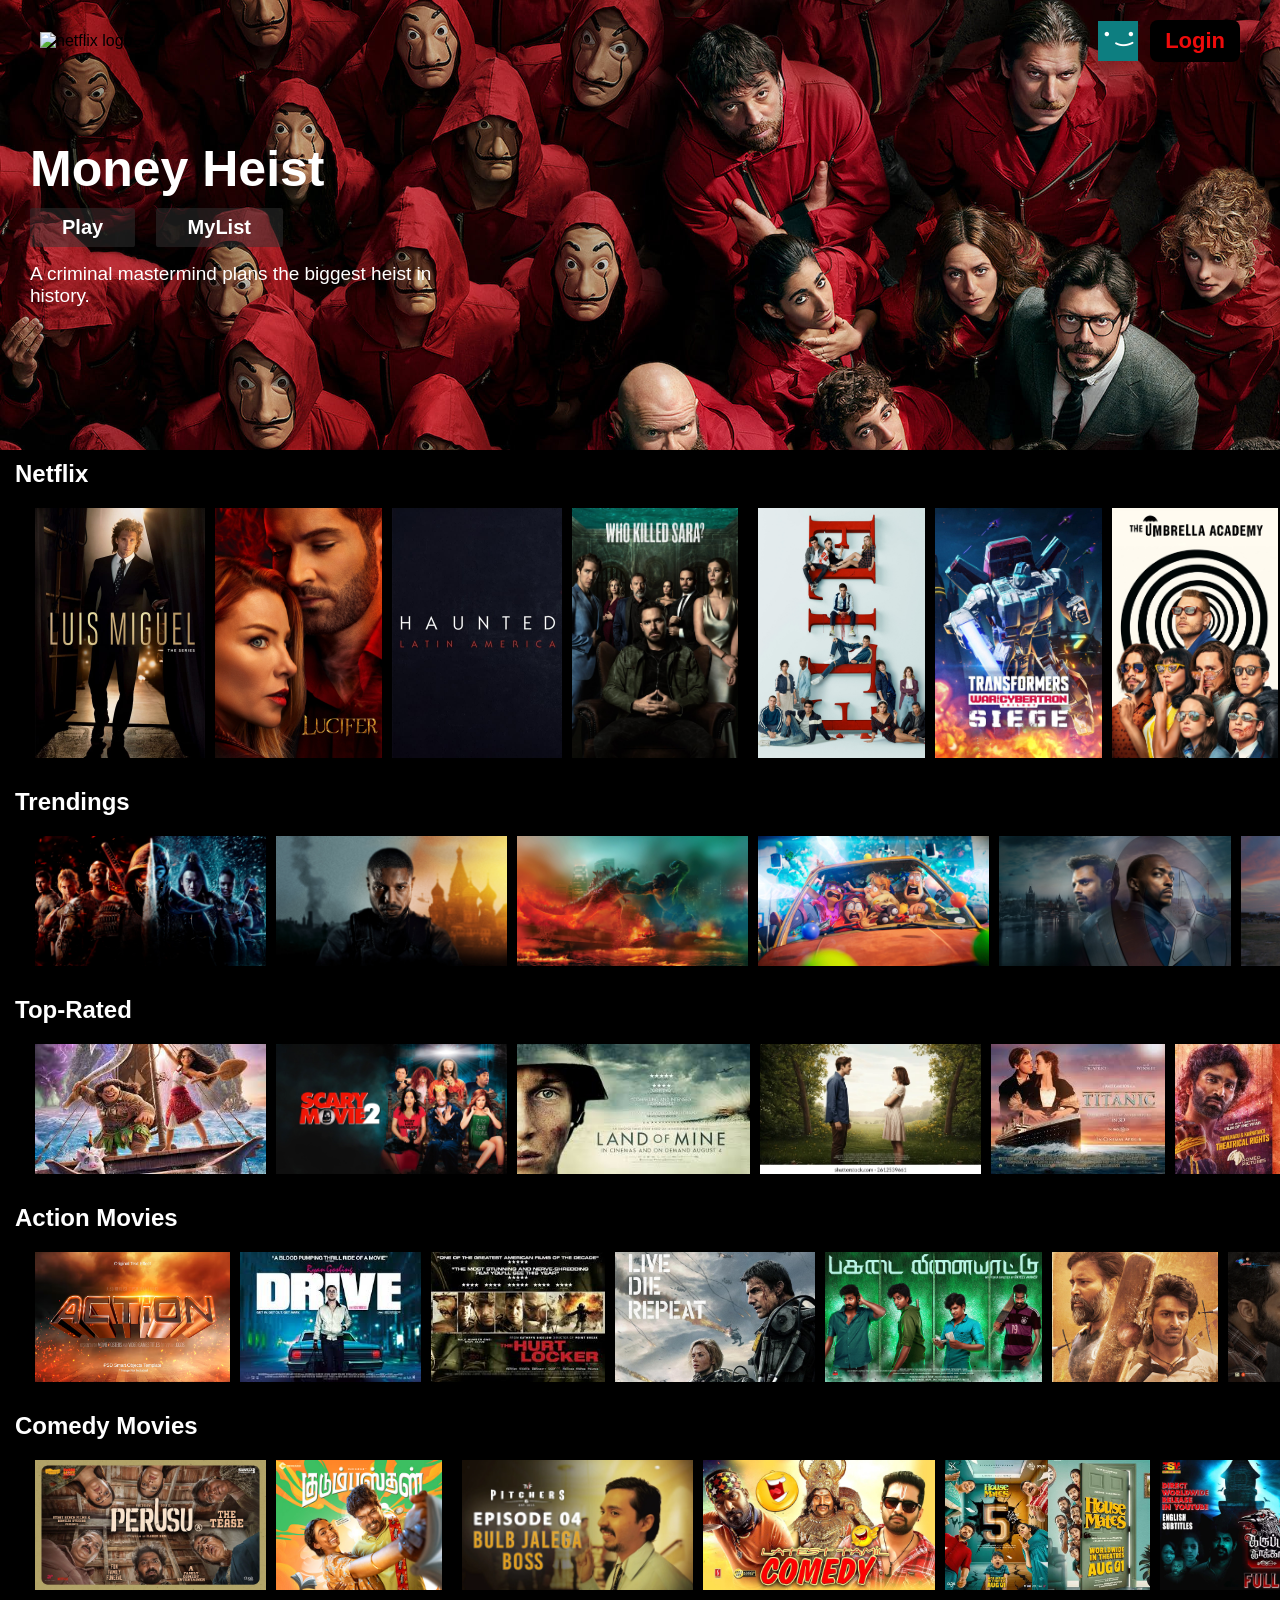
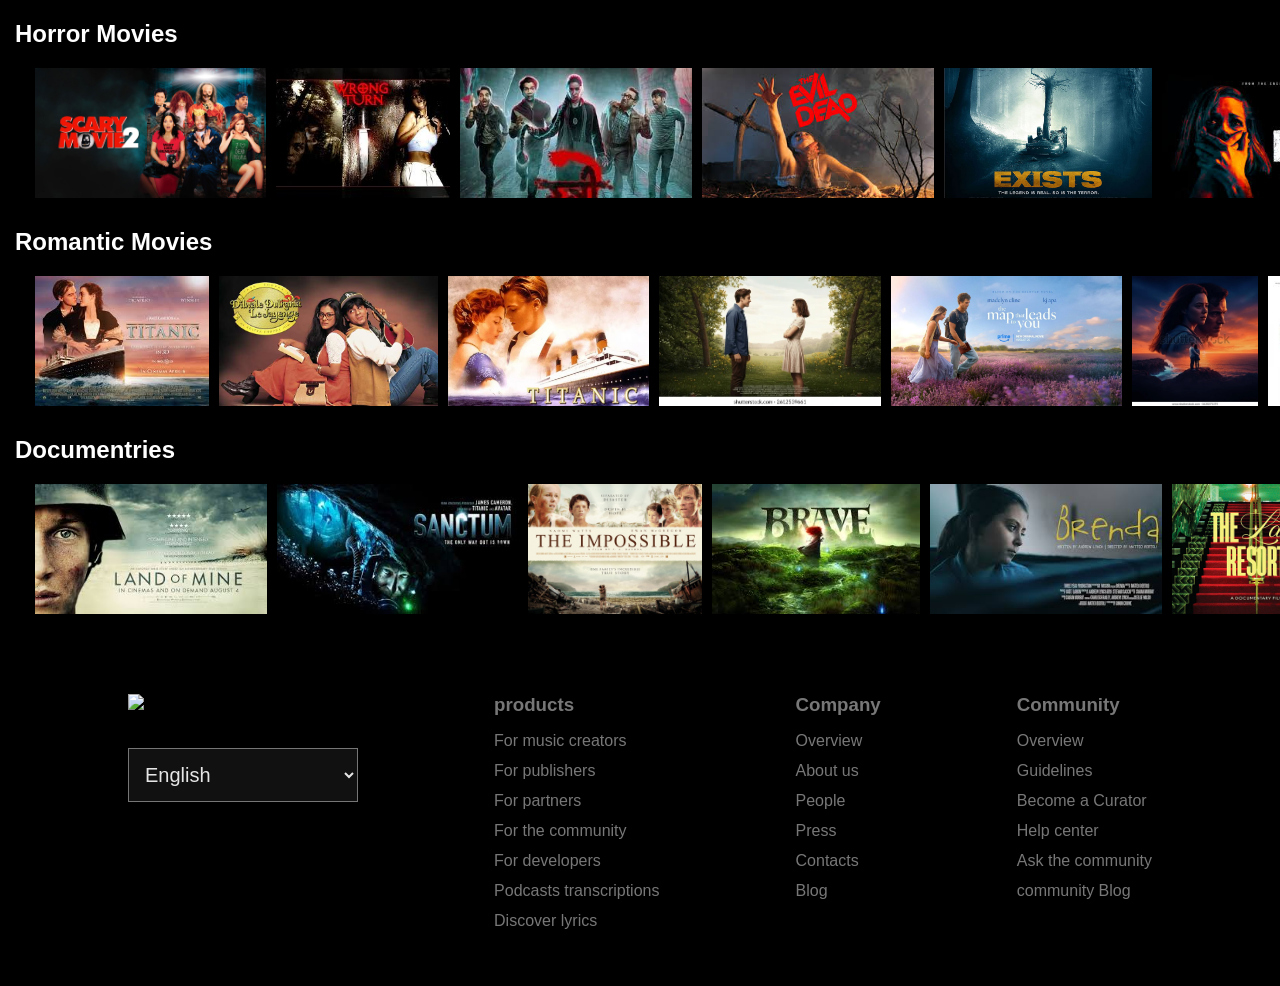
==== index.html @ 142dfd2f "first commit" ====
<!DOCTYPE html>
<html lang="en">
<head>
    <meta charset="UTF-8">
    <meta name="viewport" content="width=device-width, initial-scale=1.0">
    <title>Netflix</title>
    <link rel="stylesheet" href="style.css">
    
<body>
    <!-- header --> 
     <div class="nav" id="nav">
       <img src="images/netflix-logo.png" class="nav_logo" alt="netflix logo">
       <div class="l1"> 
         
        <img src="images/netflix-avatar.png" class="nav_avatar" alt="avatar">
        <a href="Modernlogin1/index.html"
         class="btn1">Login</a></div>
       <!-- https://ramyalok.github.io/Netflix-Module/Modernlogin1/  -->
     </div>
     <div class="banner " id="banner">
        <div class="banner_contents">
            <h1 class="banner_title" id="title">Money Heist</h1>

            <div class="banner_buttons">

                <button class="banner_button">Play</button> 
                <button class="banner_button">MyList</button>
            </div>
           <div class="banner_description" id="desc">
            A criminal mastermind to carry out the biggest heist in history,a mysterious man called professor recruits a band of eight robbers who have a unique identification..
           
           </div>
        </div>

        <div class="banner_fade">
           <!-- //blur effect  -->
        </div>
     </div>
    <!-- netflix original -->
    <div class="row">
        <h2>Netflix</h2>
        <div class="row_posters">
            <img class="row_poster row_posterlarge " src="images/large-movie1.jpg" alt="">
            <img class="row_poster row_posterlarge " src="images/large-movie2.jpg" alt="">
            <img class="row_poster row_posterlarge " src="images/large-movie3.jpg" alt="">
            <img class="row_poster row_posterlarge " src="images/large-movie4.jpg" alt="">
            <img class="row_poster row_posterlarge " src="images/large-movie5jpg" alt="">
            <img class="row_poster row_posterlarge " src="images/large-movie6.jpg" alt="">
            <img class="row_poster row_posterlarge " src="images/large-movie7.jpg" alt="">
            <img class="row_poster row_posterlarge " src="images/large-movie8.jpg" alt="">
            <img class="row_poster row_posterlarge " src="images/large-movie1.jpg" alt="">
            <img class="row_poster row_posterlarge " src="images/large-movie2.jpg" alt="">
            <img class="row_poster row_posterlarge " src="images/large-movie3.jpg" alt="">
            <img class="row_poster row_posterlarge " src="images/large-movie4.jpg" alt="">
            <img class="row_poster row_posterlarge " src="images/large-movie5.jpg" alt="">
            <img class="row_poster row_posterlarge " src="images/large-movie6.jpg" alt="">
            <img class="row_poster row_posterlarge " src="images/large-movie7.jpg" alt="">
            <img class="row_poster row_posterlarge " src="images/large-movie8.jpg" alt="">
        </div>
 
    </div>
    <!-- trending -->
     <div class="row">
        <h2>Trendings</h2>
        <div class="row_posters">
            <img class="row_poster" src="images/small-movie1.jpg" alt="">
            <img class="row_poster" src="images/small-movie2.jpg" alt="">
            <img class="row_poster" src="images/small-movie3.jpg" alt="">
            <img class="row_poster" src="images/small-movie4.jpg" alt="">
            <img class="row_poster" src="images/small-movie5.jpg" alt="">
            <img class="row_poster" src="images/small-movie6.jpg" alt="">
            <img class="row_poster" src="images/small-movie7.jpg" alt="">
            <img class="row_poster" src="images/small-movie8.jpg" alt="">
            <img class="row_poster" src="images/small-movie1.jpg" alt="">
            <img class="row_poster" src="images/small-movie2.jpg" alt="">
            <img class="row_poster" src="images/small-movie3.jpg" alt="">
            <img class="row_poster" src="images/small-movie4.jpg" alt="">
            <img class="row_poster" src="images/small-movie5.jpg" alt="">
            <img class="row_poster" src="images/small-movie6.jpg" alt="">
            <img class="row_poster" src="images/small-movie7.jpg" alt="">
            <img class="row_poster" src="images/small-movie8.jpg" alt="">
        </div>
     </div>
      <!-- top-rated -->
     <div class="row">
        <h2>Top-Rated</h2>
        <div class="row_posters">
            <img class="row_poster" src="images/s1.jpg" alt="">
            <img class="row_poster" src="images/h1.jpg" alt="">
            <img class="row_poster" src="images/d1.jpg" alt="">
            <img class="row_poster" src="images/r4.webp" alt="">
            <img class="row_poster" src="images/r1.jpg" alt="">
            <img class="row_poster" src="images/a8.jpg" alt="">
            <img class="row_poster" src="images/a7.webp" alt="">
            <img class="row_poster" src="images/a3.jpg" alt="">
            <img class="row_poster" src="images/d6.jpg" alt="">
            <img class="row_poster" src="images/r8.jpg" alt="">
            <img class="row_poster" src="images/large-movie6.jpg" alt="">
            <img class="row_poster" src="images/d2.jpg" alt="">
            <img class="row_poster" src="images/c7.jpg" alt="">
            <img class="row_poster" src="images/c4" alt="">
            <img class="row_poster" src="images/a8.jpg" alt="">
            <img class="row_poster" src="images/d6.jpg" alt="">
        </div>
     </div>
      <!-- Action Movies -->
     <div class="row">
        <h2>Action Movies</h2>
         <div class="row_posters">
            <img class="row_poster" src="images/a1.avif" alt="">
            <img class="row_poster" src="images/a2.jpg" alt="">
            <img class="row_poster" src="images/a3.jpg" alt="">
            <img class="row_poster" src="images/a4.jpg" alt="">
            <img class="row_poster" src="images/a5.jpg" alt="">
            <img class="row_poster" src="images/a6.jpg" alt="">
            <img class="row_poster" src="images/a7.webp" alt="">
            <img class="row_poster" src="images/a8.jpg" alt="">
            <img class="row_poster" src="images/a1.avif" alt="">
            <img class="row_poster" src="images/a2.jpg" alt="">
            <img class="row_poster" src="images/a3.jpg" alt="">
            <img class="row_poster" src="images/a4" alt="">
            <img class="row_poster" src="images/a7.webp" alt="">
            <img class="row_poster" src="images/a2.jpg" alt="">
            <img class="row_poster" src="images/a7.webp" alt="">
            <img class="row_poster" src="images/a8" alt="">
        </div>
     </div>
        <!-- comedy Movies -->
     <div class="row">
        <h2>Comedy Movies</h2>
         <div class="row_posters">
            <img class="row_poster" src="images/c1.jpg" alt="">
            <img class="row_poster" src="images/c2.jpg"alt="">
            <img class="row_poster" src="images/c3" alt="">
            <img class="row_poster" src="images/c4.webp" alt="">
            <img class="row_poster" src="images/c5.jpg" alt="">
            <img class="row_poster" src="images/c6.jpg" alt="">
            <img class="row_poster" src="images/c7.jpg" alt="">
            <img class="row_poster" src="images/c8.jpg" alt="">
            <img class="row_poster" src="images/c1.jpg" alt="">
            <img class="row_poster" src="images/c2.jpg" alt="">
            <img class="row_poster" src="images/c3.jpg" alt="">
            <img class="row_poster" src="images/c4.webp" alt="">
            <img class="row_poster" src="images/c5.jpg" alt="">
            <img class="row_poster" src="images/c6.jpg" alt="">
            <img class="row_poster" src="images/c7.jpg" alt="">
            <img class="row_poster" src="images/c8.jpg" alt="">
        </div>
     </div>
       <!-- Horror Movies -->
     <div class="row">
        <h2>Horror Movies</h2>
        <div class="row_posters">
            <img class="row_poster" src="images/h1.jpg" alt="">
            <img class="row_poster" src="images/h2.jpg" alt="">
            <img class="row_poster" src="images/h33.jpg" alt="">
            <img class="row_poster" src="images/h4.jpg" alt="">
            <img class="row_poster" src="images/h5.jpg" alt="">
            <img class="row_poster" src="images/h6.jpg" alt="">
            <img class="row_poster" src="images/h7.jpg" alt="">
            <img class="row_poster" src="images/h8.jpg" alt="">
            <img class="row_poster" src="images/h1.jpg" alt="">
            <img class="row_poster" src="images/h2.jpg" alt="">
            <img class="row_poster" src="images/h33.jpg" alt="">
            <img class="row_poster" src="images/h4.jpg" alt="">
            <img class="row_poster" src="images/h5.jpg" alt="">
            <img class="row_poster" src="images/h6.jpg" alt="">
            <img class="row_poster" src="images/h7.jpg" alt="">
            <img class="row_poster" src="images/h8.jpg" alt="">
        </div>
     </div>
         <!-- Romantic Movies -->
     <div class="row">
        <h2>Romantic Movies</h2>
         <div class="row_posters">
            <img class="row_poster" src="images/r1.jpg" alt="">
            <img class="row_poster" src="images/r2.avif" alt="">
            <img class="row_poster" src="images/r3.webp" alt="">
            <img class="row_poster" src="images/r4.webp" alt="">
            <img class="row_poster" src="images/r5.webp" alt="">
            <img class="row_poster" src="images/r6.webp" alt="">
            <img class="row_poster" src="images/r7.jpg" alt="">
            <img class="row_poster" src="images/r8.jpg" alt="">
            <img class="row_poster" src="images/r1.jpg" alt="">
             <img class="row_poster" src="images/r2.avif" alt="">
            <img class="row_poster" src="images/r3.webp" alt="">
            <img class="row_poster" src="images/r4.webp" alt="">
            <img class="row_poster" src="images/r5.webp" alt="">
            <img class="row_poster" src="images/r6.webp" alt="">
            <img class="row_poster" src="images/r7.jpg" alt="">
            <img class="row_poster" src="images/r8.jpg" alt="">
        </div>
     </div>
        <!-- Documentries Movies -->
     <div class="row">
        <h2>Documentries  </h2>
         <div class="row_posters">
            <img class="row_poster" src="images/d1.jpg" alt="">
            <img class="row_poster" src="images/d2.jpg" alt="">
            <img class="row_poster" src="images/d3.jpg" alt="">
            <img class="row_poster" src="images/d4.jpg" alt="">
            <img class="row_poster" src="images/d5.jpg" alt="">
            <img class="row_poster" src="images/d6.jpg" alt="">
            <img class="row_poster" src="images/d8.webp" alt="">
            <img class="row_poster" src="images/d4.jpg" alt="">
           <img class="row_poster" src="images/d1.jpg" alt="">
            <img class="row_poster" src="images/d2.jpg" alt="">
            <img class="row_poster" src="images/d3.jpg" alt="">
            <img class="row_poster" src="images/d4.jpg" alt="">
            <img class="row_poster" src="images/d5.jpg" alt="">
            <img class="row_poster" src="images/d6.jpg" alt="">
            <img class="row_poster" src="images/d8.webp" alt="">
        </div>
     </div>

     <!-- footer -->
     <div class="footer">
      <div class="foot-container">
        <div class="footlogo">
          <img
            wudth="24px"
            height="50px"
            src="images/netflix-logo.png"
          />
          <select class="blk" name="language" id="language">
            <option value="en">English</option>
            <option value="es">Spanish</option>
            <option value="fr">French</option>
            <option value="de">German</option>
            <option value="it">Italian</option>
          </select>
        </div>
        <div class="product">
          <h3>products</h3>
          <a href="#">For music creators</a>
          <a href="#">For publishers</a>
          <a href="#">For partners</a>
          <a href="#">For the community</a>
          <a href="#">For developers</a>
          <a href="#">Podcasts transcriptions</a>
          <a href="#">Discover lyrics</a>
        </div>
        <div class="product">
          <h3>Company</h3>
          <a href="#">Overview</a>
          <a href="#">About us</a>
          <a href="#">People</a>
          <a href="#">Press</a>
          <a href="#">Contacts</a>
          <a href="#">Blog</a>
        </div>
        <div class="product">
          <h3>Community</h3>
          <a href="#">Overview</a>
          <a href="#">Guidelines</a>
          <a href="#">Become a Curator</a>
          <a href="#">Help center</a>
          <a href="#">Ask the community</a>
          <a href="#">community Blog</a>
        </div>
      </div>

     
    </div>
    
<script >
    const nav=document.getElementById("nav");
    window.addEventListener("scroll",()=>{
        if(window.scrollY >=100)
    {
        nav.classList.add("nav_black");
    }
    else{
        nav.classList.remove("nav_black");
    }
    });

    const movies = [
{
title: "Money Heist",
desc: "A criminal mastermind plans the biggest heist in history.",
img: "images/bg1.jpg"
},
{
title: "Avengers",
desc: "Earth's mightiest heroes fight to save the universe.",
img: "images/avan1.jpg"
},
{
title: "Moana",
desc: "A brave girl sails across the ocean to save her island.",
img: "images/moana1.jpeg"
},
{
title: "Michel",
desc: "A thrilling action adventure story.",
img: "images/michel.jpg"
},
{
title: "JanaNayagam",
desc: "A Politics Untold story.",
img: "images/jana.jpg"
}
];

let index = 0;

function changeBanner(){

document.getElementById("banner").style.backgroundImage =
`url(${movies[index].img})`;

document.getElementById("title").textContent =
movies[index].title;

document.getElementById("desc").textContent =
movies[index].desc;

index++;

if(index === movies.length){
index = 0;
}

}

setInterval(changeBanner,5000);

changeBanner();
</script>
 
</body>
</html>
---- style.css ----
*{
    margin:0;
    padding:0;
    box-sizing: border-box;
}
body{
    font-family: Arial, Helvetica, sans-serif;
    background-color: black;
}
.row_poster{
  width:100%;
  object-fit: contain; 
  max-height: 130px;
    
  margin-right: 10px;
  transition:transform 450ms;
}
.row_posters{
  display: flex;
  overflow-x: scroll;
  overflow-y: hidden;
  padding: 20px;
}
.row_poster:hover{
    transform: scale(1.08);
}
.row_posters::-webkit-scrollbar{
    display: none;
}
.row_posterlarge{
    max-height:250px;

}
.row_posterlarge:hover{
     transform: scale(1.09);
}
.row{
    margin-top: 10px;
    color:white;
    margin-left:15px;
}
.banner{
    background: url(images/bg1.jpg);
    background-size: cover;
    background-repeat: no-repeat;
    color: white;
    height: 450px;
    object-fit: contain; 
    background-position: top center;
     transition: background-image 5s ease-in-out;
    /* animation:sample 20s infinite  ease-in-out; */
}
@keyframes sample {
    0%{
    background: url(images/bg1.jpg);
    
    }
    25%{
 background: url(images/aven.jpg);
    }
    50%{
 background: url(images/michel.jpg);
    }
    75%{
 background: url(images/moana.jpg);
    }
    100%{
 background: url(images/jana.jpg);
    }
    
}
.banner_contents{
    margin-left: 30px;
    padding-top:140px;
    height:190px;
      max-width:500px;

}
.banner_title{
    font-size:50px;
    font-weight:800;
    padding-bottom:10px;
}
.banner_description{
  width:55rem; 
  font-size: 19px;
  padding-top:1rem;
  max-width:460px;
  height:180px; 
}
.banner_button{
    cursor:pointer;
    color:#fff;
    outline:none;
    border:none;
    font-weight:800;
    font-size: 20px;
    border-radius: 0.2vw;
    padding-left: 2rem;
    padding-right: 2rem;
    margin-right: 1rem;
    padding-top: 0.5rem;
    padding-bottom: 0.5rem;
    background-color: rgba(51, 51,51, 0.5);
}
.banner_button:hover{
    color:#000;
    background-color: #e6e6e6;
    transition: all 0.2s;
}
.banner_fade{
    margin-top: 145px;
    height:7.4rem;
    background-image: linear-gradient(180deg,transparent);
}
.nav_logo{
   width:120px;
   object-fit: contain; 
}
.nav_avatar{
 width:40px;
 object-fit: contain;  
}
.btn1{
font-size:22px;
  font-weight: bold;
  background-color: black;  
  padding:8px 15px;
  border-radius: 8px;
  color: rgb(238, 11, 11);
  text-decoration: none;transition: 0.3s;
}
.btn1:hover{
    color:black;
    background-color: rgb(245, 61, 61);
}
.l1{
 display: flex;
    align-items: center;
    gap: 12px;   /* space between avatar and login */
}
.nav{
position:fixed;
top:0;
width:100%;
display:flex;
align-items: center;
justify-content:space-between;
padding:20px 40px;
z-index:1;
transition-timing-function:ease-in ;
transition:all 0.5s;
}
.nav_black{
    background-color: #111;
}

/* footer */
.footer {
 
 color: #1a1a28;
  
  width:80%;
  margin: 50px auto;
  margin-top: 60px;
}
.foot-container{
  display: flex;
  justify-content: space-between;
  gap:20px
}
.product{
  flex-direction: column;
  display: flex;
 
}
.product h3{
    color: #777;
    margin-bottom: 10px;
}
.product a{
  padding-bottom: 6px;
    padding-top: 6px;
    color:#777;
    text-decoration: none;
}
.product a:hover{
  text-decoration: underline;
} 
select{
    background-color: #111;
    color: #e6e6e6;
}
select:hover{
    background-color: #e6e6e6;
    color:black
}
.blk{
  font-size:20px;
  padding:14px 12px;
  display:block;
  min-width:230px;
  max-height: 250px;
  margin-top:34px;}

 /* media query */
  @media (max-width:768px){

.banner{
height:350px;
}

.banner_title{
font-size:30px;
}

.banner_description{
font-size:14px;
max-width:300px;
height:auto;
}

.banner_contents{
padding-top:120px;
margin-left:15px;
}

.banner_button{
font-size:14px;
padding:6px 14px;
}

.row_poster{
max-height:100px;
}

.row_posterlarge{
max-height:160px;
}

.nav_logo{
width:90px;
}

.nav_avatar{
width:30px;
}

.btn1{
font-size:16px;
padding:6px 10px;
}

.foot-container{
flex-direction:column;
gap:30px;
}

.footer{
width:90%;
}

}
@media (max-width:480px){

.banner{
height:300px;
}

.banner_title{
font-size:24px;
}

.banner_description{
font-size:13px;
max-width:250px;
}

.banner_button{
font-size:12px;
padding:5px 10px;
}

.row_poster{
max-height:90px;
}

.row_posterlarge{
max-height:140px;
}

.nav{
padding:15px 20px;
}

}
@media (max-width:1024px){

.banner_title{
font-size:40px;
}

.banner_description{
max-width:400px;
}

.row_posterlarge{
max-height:200px;
}

}
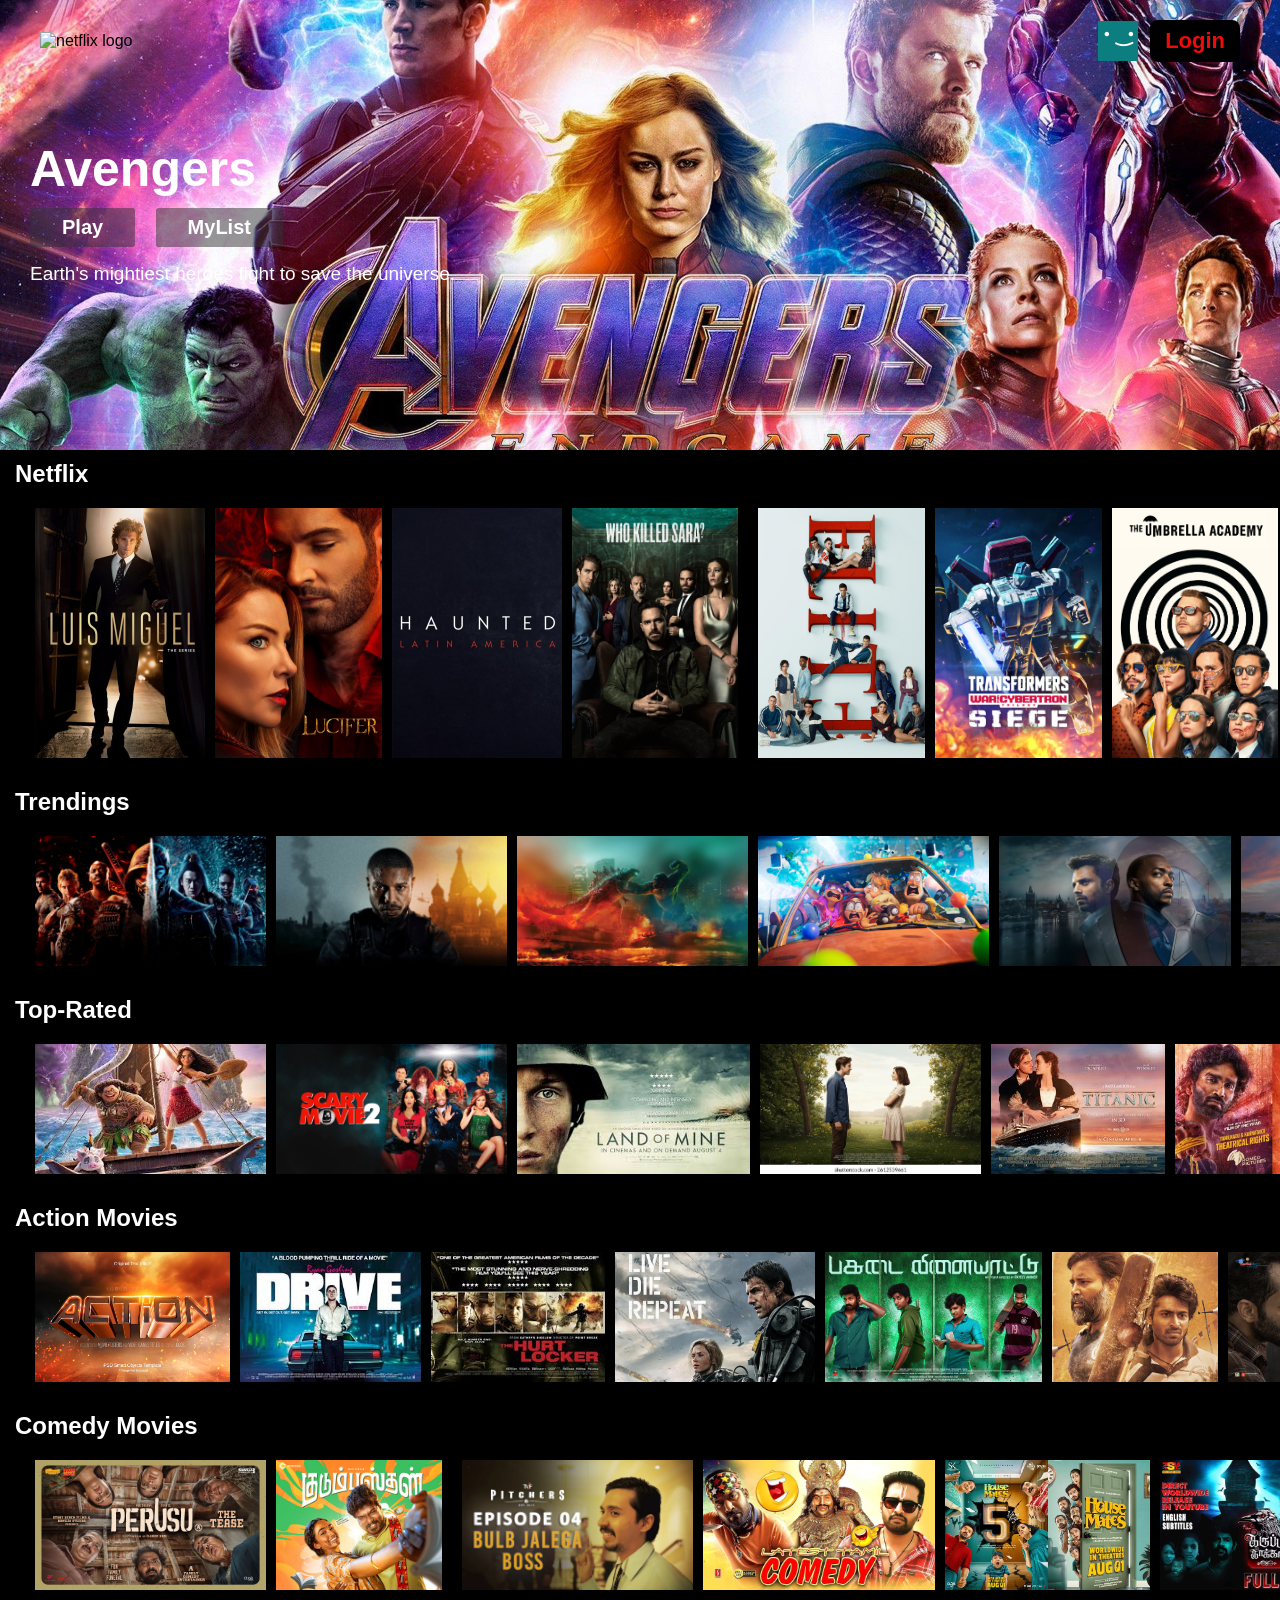
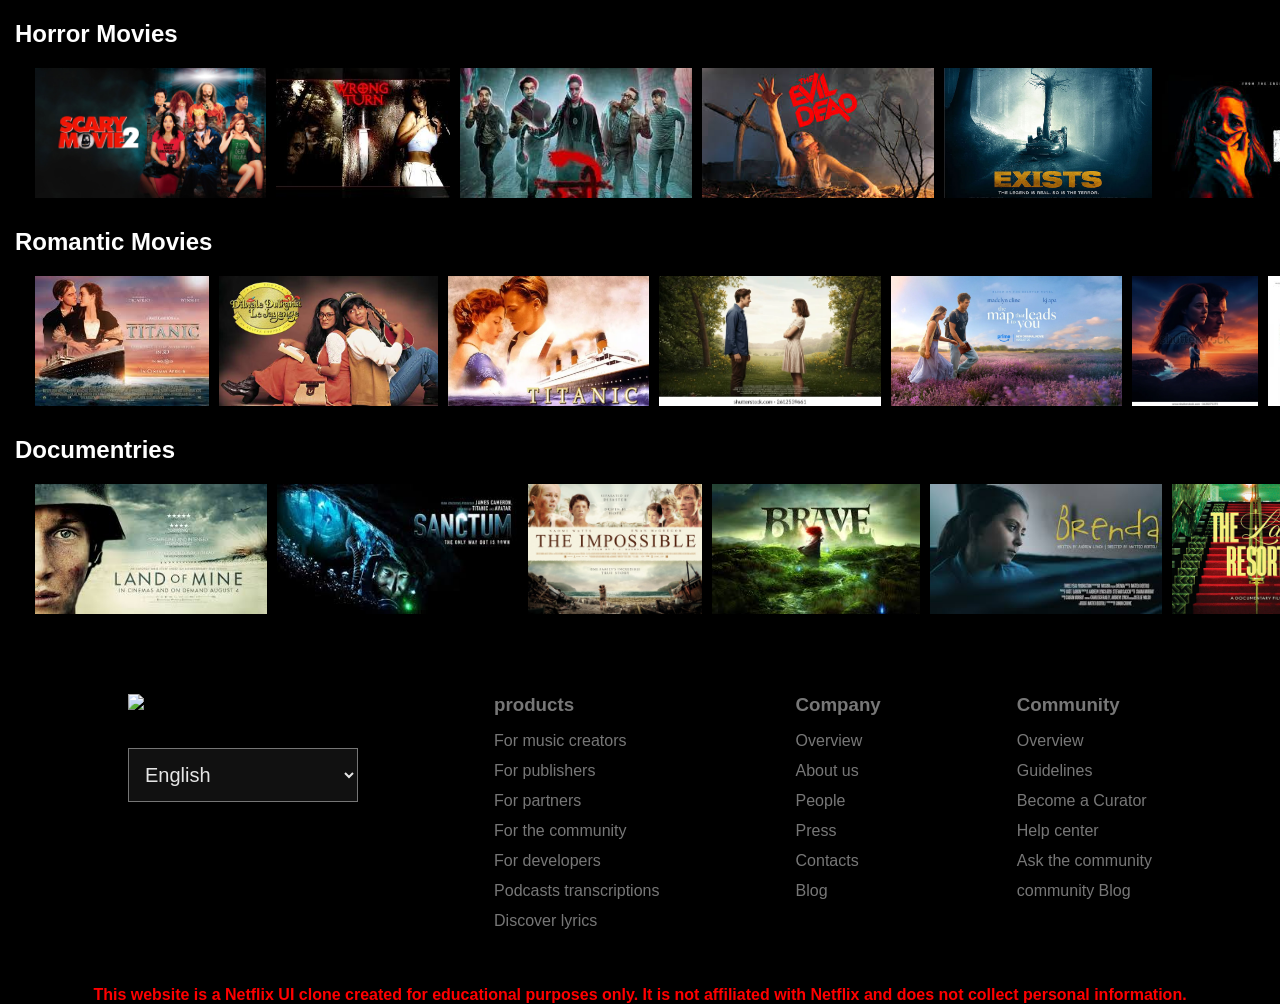
==== commit 74abf121: "Added disclaimer to avoid phishing warning" ====
--- a/index.html
+++ b/index.html
@@ -262,7 +262,10 @@
 
      
     </div>
-    
+       <p style="text-align:center;color:red;font-weight:bold;">
+This website is a Netflix UI clone created for educational purposes only.
+It is not affiliated with Netflix and does not collect personal information.
+</p> 
 <script >
     const nav=document.getElementById("nav");
     window.addEventListener("scroll",()=>{
@@ -330,4 +333,4 @@
 </script>
  
 </body>
-</html>+</html>
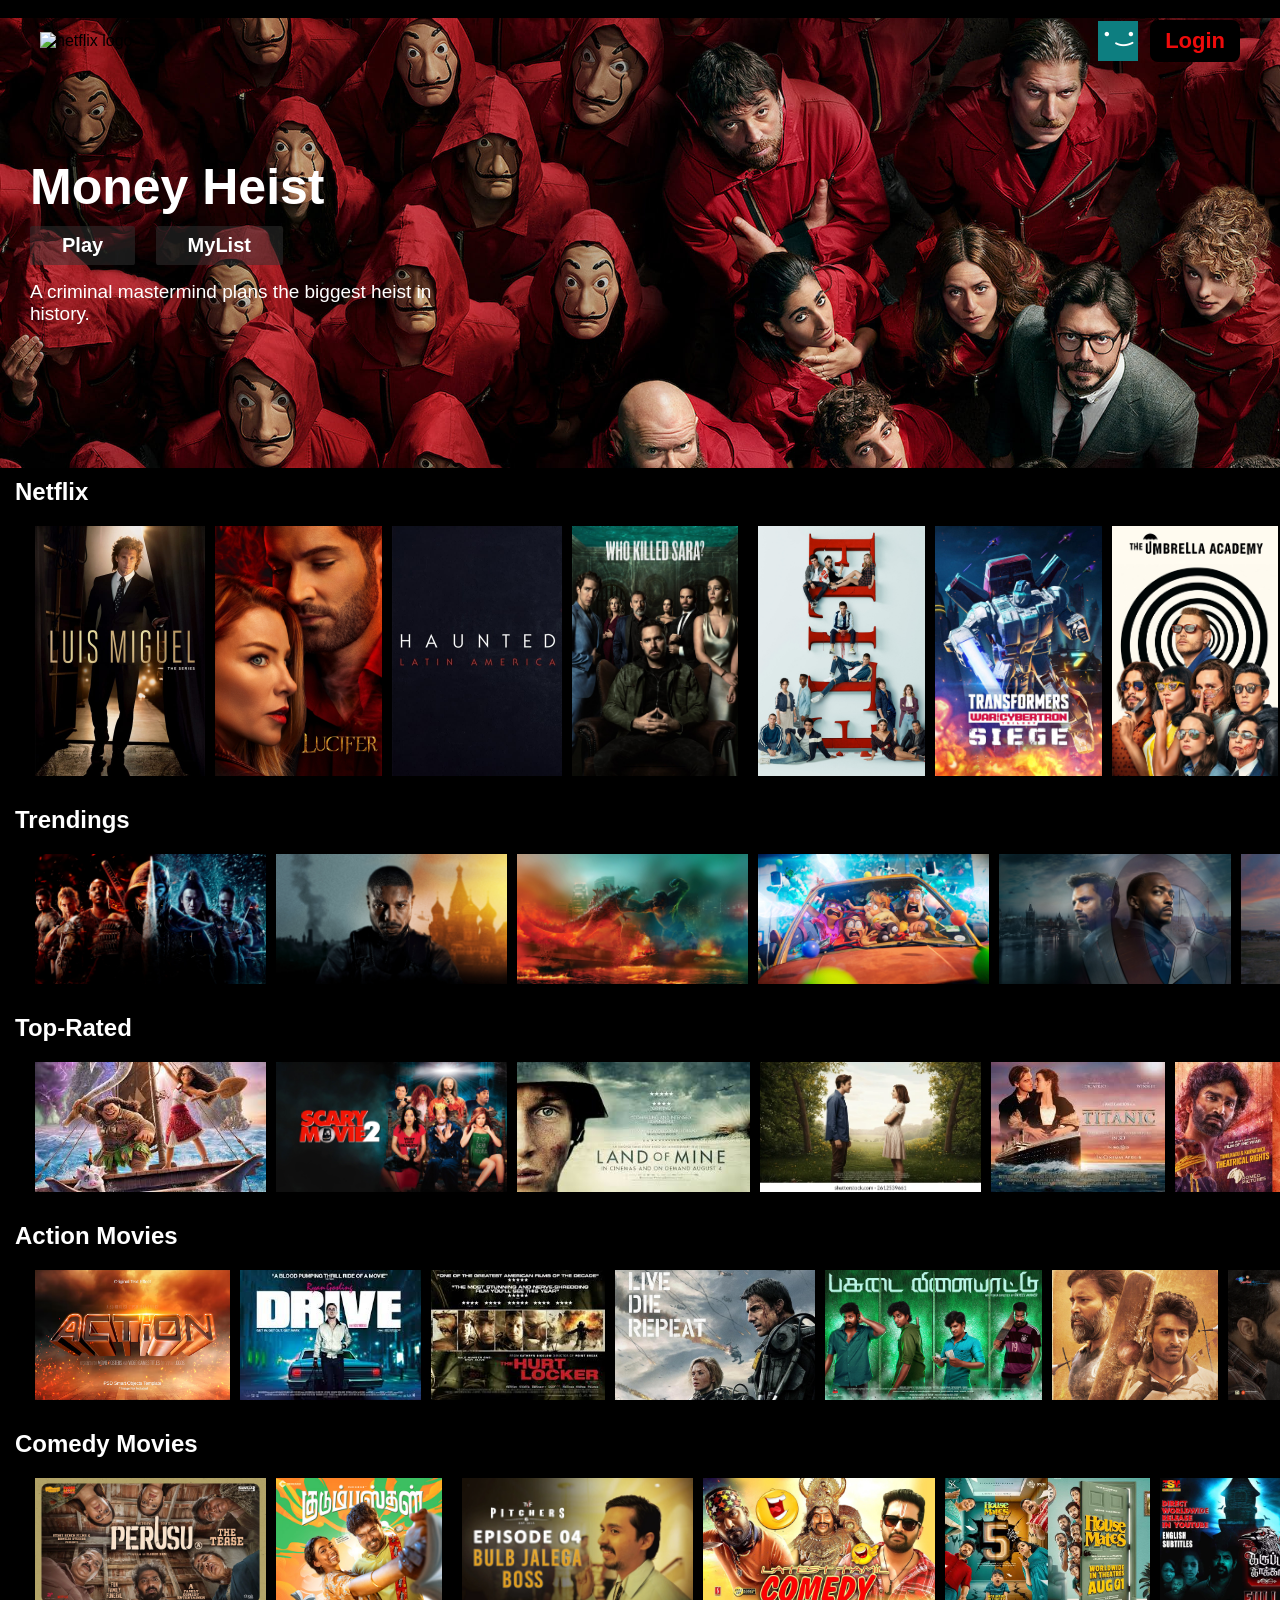
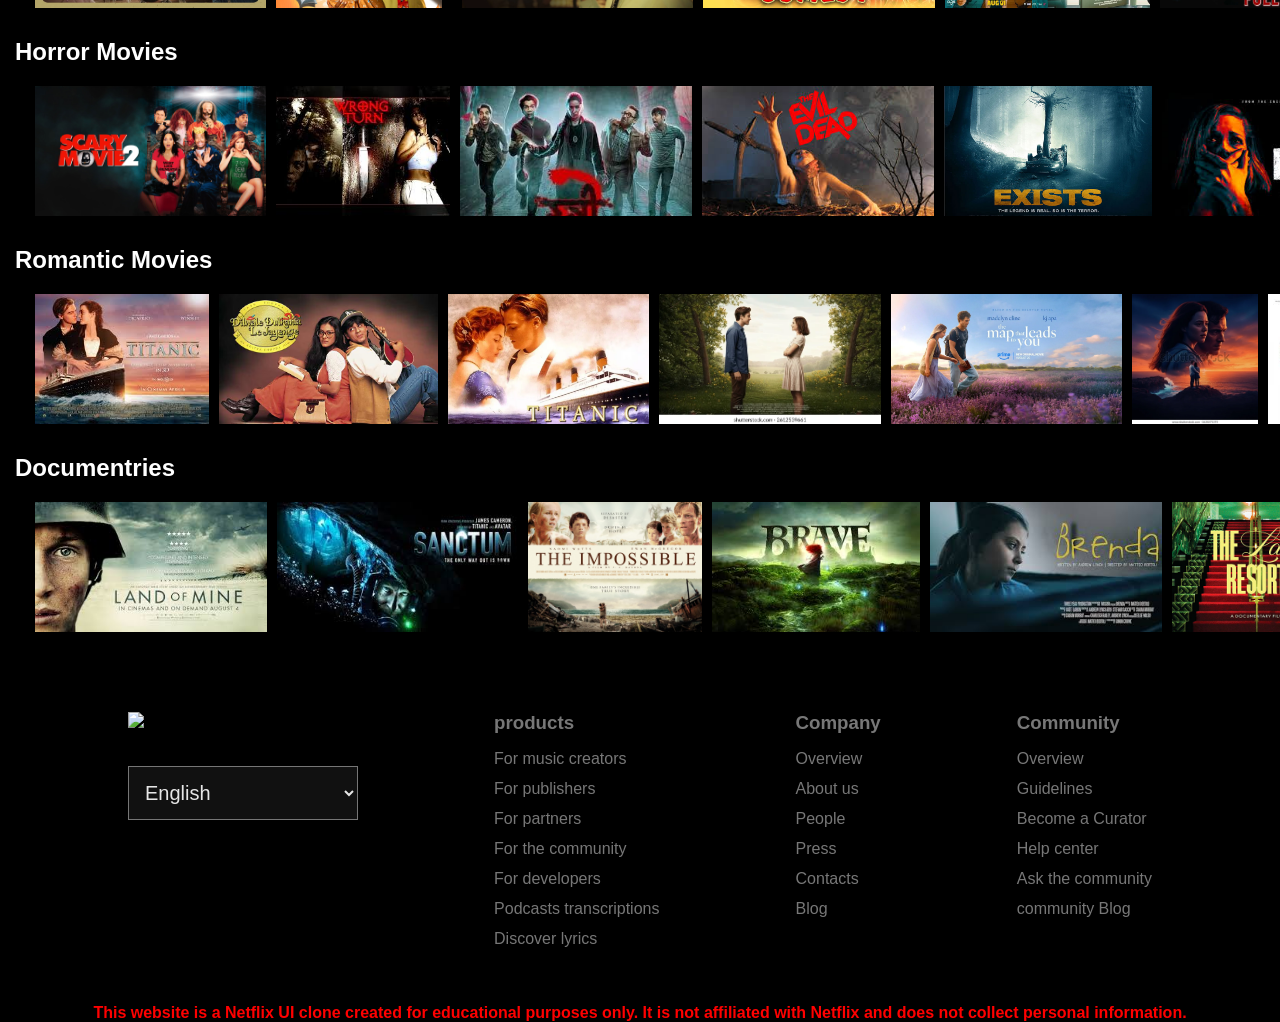
==== commit 4d64d0a5: "Add Google site verification to index.html Added Google site verification meta tag." ====
--- a/index.html
+++ b/index.html
@@ -2,10 +2,11 @@
 <html lang="en">
 <head>
     <meta charset="UTF-8">
-    <meta name="viewport" content="width=device-width, initial-scale=1.0">
-    <title>Netflix</title>
     <link rel="stylesheet" href="style.css">
-    
+    <title>Streaming UI Demo</title>
+    google-site-verification: googleb585ede28eab4070.html
+  <meta name="robots" content="noindex, nofollow">
+</head>
 <body>
     <!-- header --> 
      <div class="nav" id="nav">
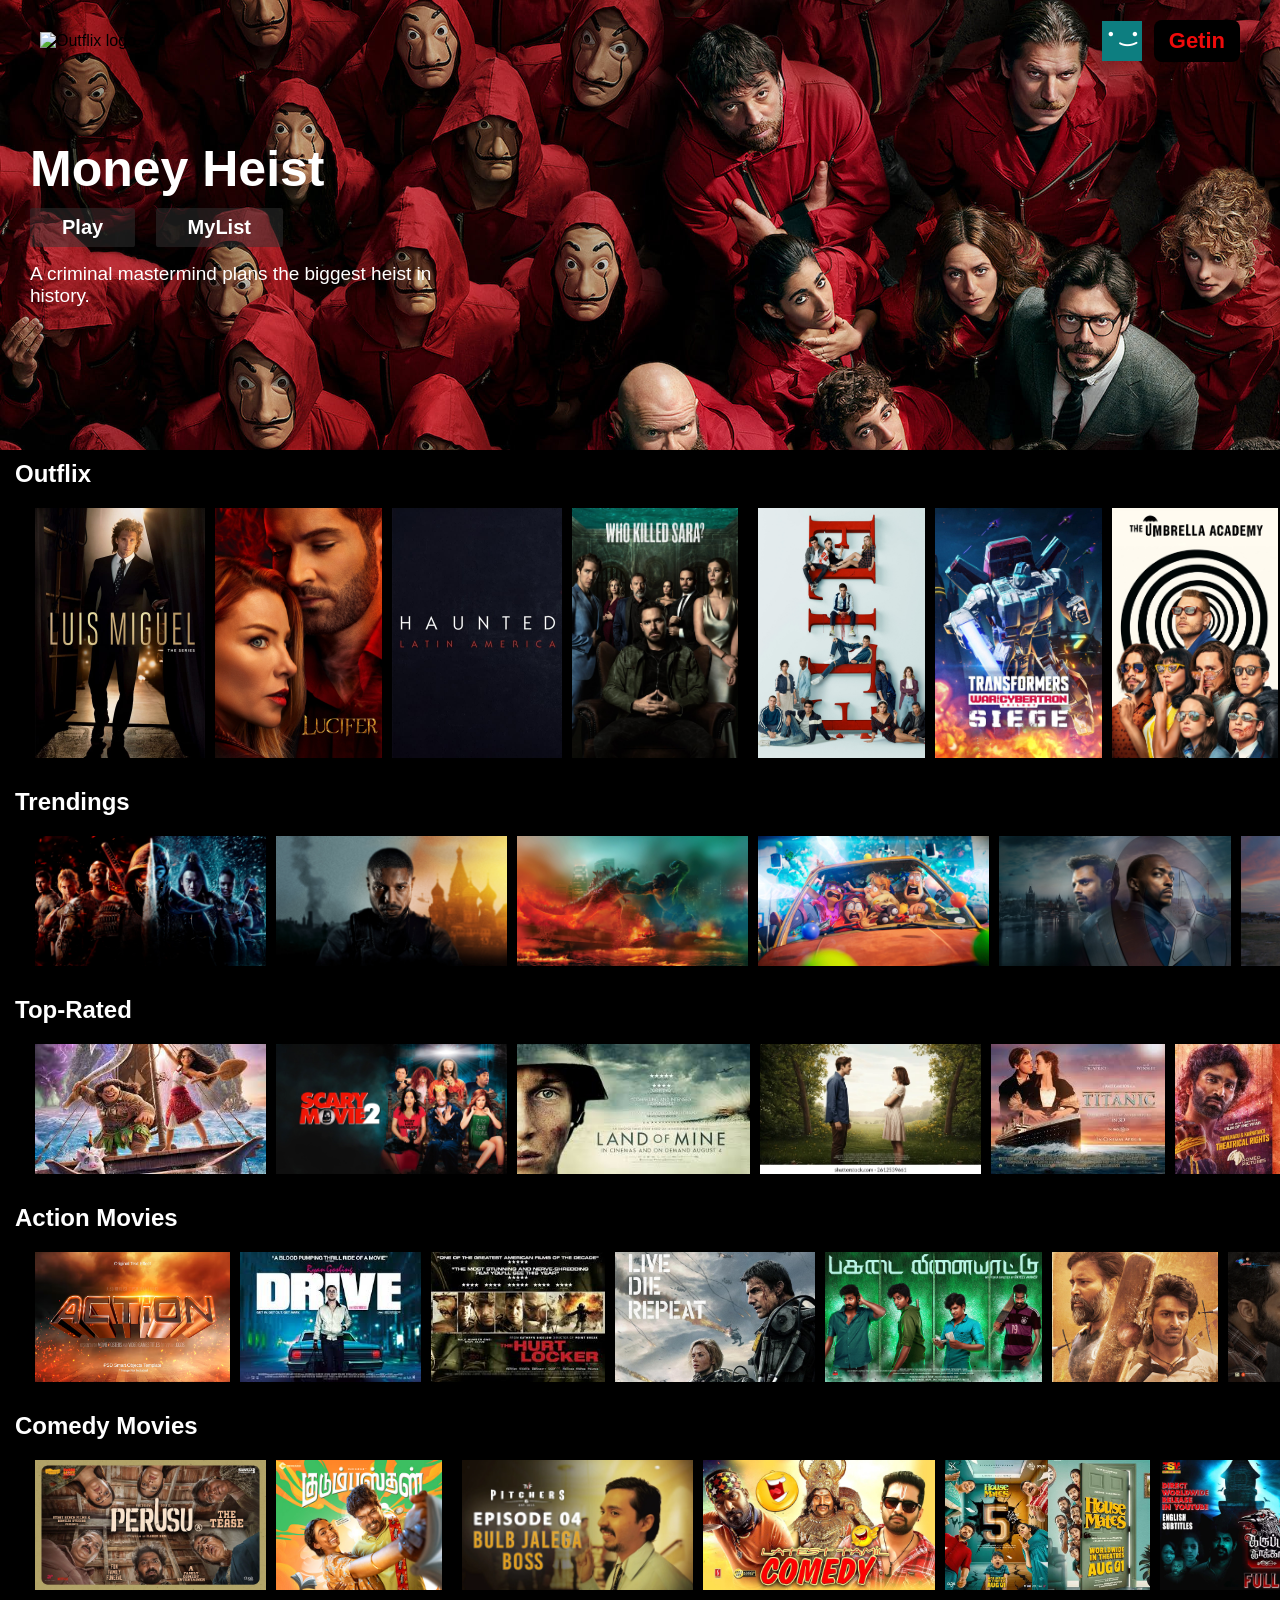
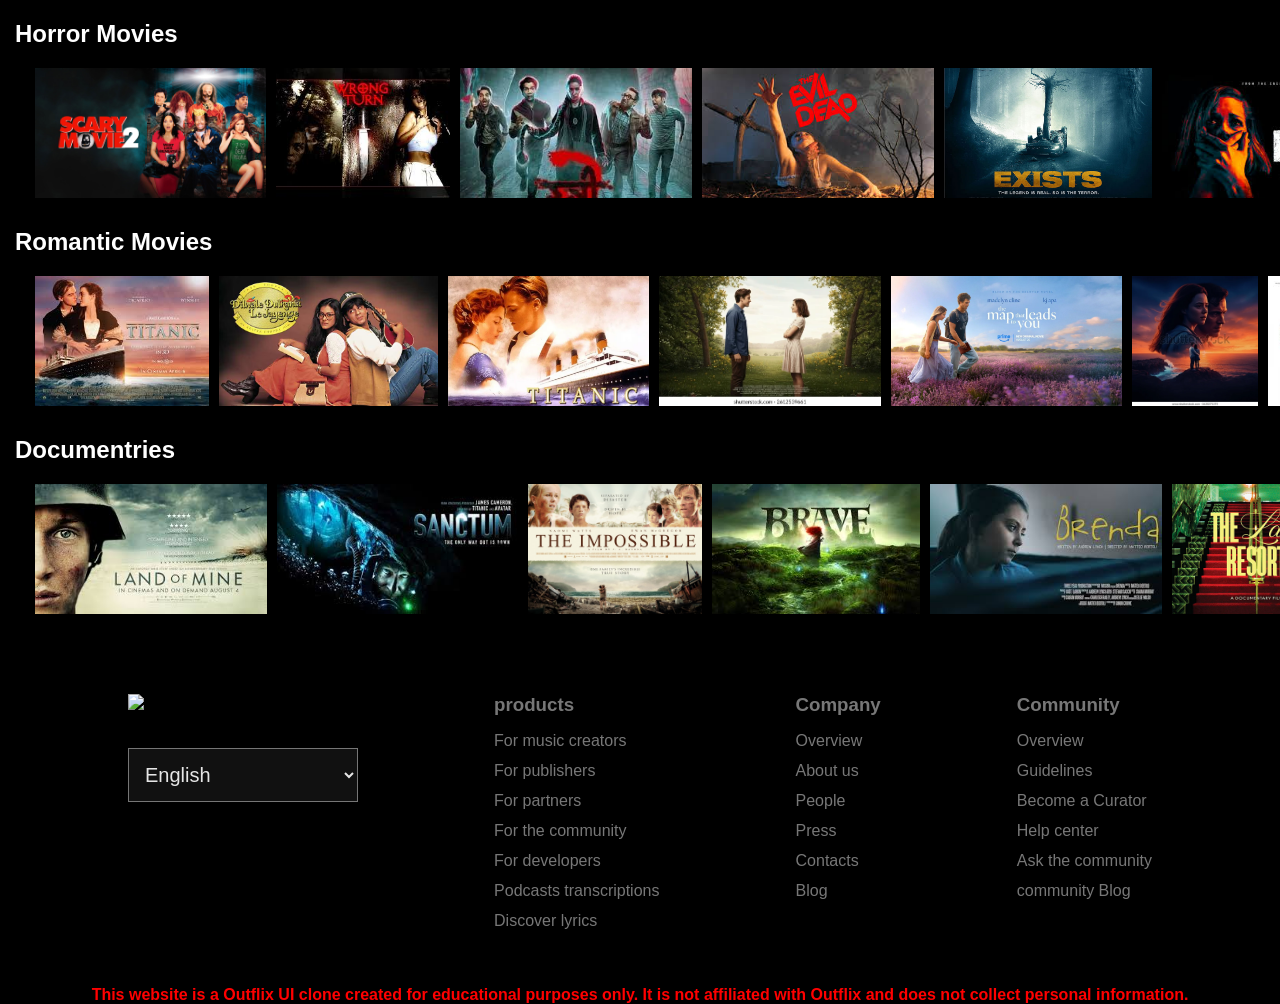
==== commit 622c884b: "Comment out Google site verification meta tag Comment out Google site verification meta tag in index" ====
--- a/index.html
+++ b/index.html
@@ -4,19 +4,20 @@
     <meta charset="UTF-8">
     <link rel="stylesheet" href="style.css">
     <title>Streaming UI Demo</title>
-    google-site-verification: googleb585ede28eab4070.html
+    <!-- <meta name="google-site-verification" content="googleb585ede28eab4070.html" /> -->
+    <!-- google-site-verification: googleb585ede28eab4070.html -->
   <meta name="robots" content="noindex, nofollow">
 </head>
 <body>
     <!-- header --> 
      <div class="nav" id="nav">
-       <img src="images/netflix-logo.png" class="nav_logo" alt="netflix logo">
+       <img src="images/Outflix-logo.png" class="nav_logo" alt="Outflix logo">
        <div class="l1"> 
          
-        <img src="images/netflix-avatar.png" class="nav_avatar" alt="avatar">
-        <a href="Modernlogin1/index.html"
-         class="btn1">Login</a></div>
-       <!-- https://ramyalok.github.io/Netflix-Module/Modernlogin1/  -->
+        <img src="images/Outflix-avatar.png" class="nav_avatar" alt="avatar">
+        <a href="ModernGetin1/index.html"
+         class="btn1">Getin</a></div>
+       <!-- https://ramyalok.github.io/Outflix-Module/ModernGetin1/  -->
      </div>
      <div class="banner " id="banner">
         <div class="banner_contents">
@@ -37,9 +38,9 @@
            <!-- //blur effect  -->
         </div>
      </div>
-    <!-- netflix original -->
+    <!-- Outflix original -->
     <div class="row">
-        <h2>Netflix</h2>
+        <h2>Outflix</h2>
         <div class="row_posters">
             <img class="row_poster row_posterlarge " src="images/large-movie1.jpg" alt="">
             <img class="row_poster row_posterlarge " src="images/large-movie2.jpg" alt="">
@@ -221,7 +222,7 @@
           <img
             wudth="24px"
             height="50px"
-            src="images/netflix-logo.png"
+            src="images/Outflix-logo.png"
           />
           <select class="blk" name="language" id="language">
             <option value="en">English</option>
@@ -264,8 +265,8 @@
      
     </div>
        <p style="text-align:center;color:red;font-weight:bold;">
-This website is a Netflix UI clone created for educational purposes only.
-It is not affiliated with Netflix and does not collect personal information.
+This website is a Outflix UI clone created for educational purposes only.
+It is not affiliated with Outflix and does not collect personal information.
 </p> 
 <script >
     const nav=document.getElementById("nav");
